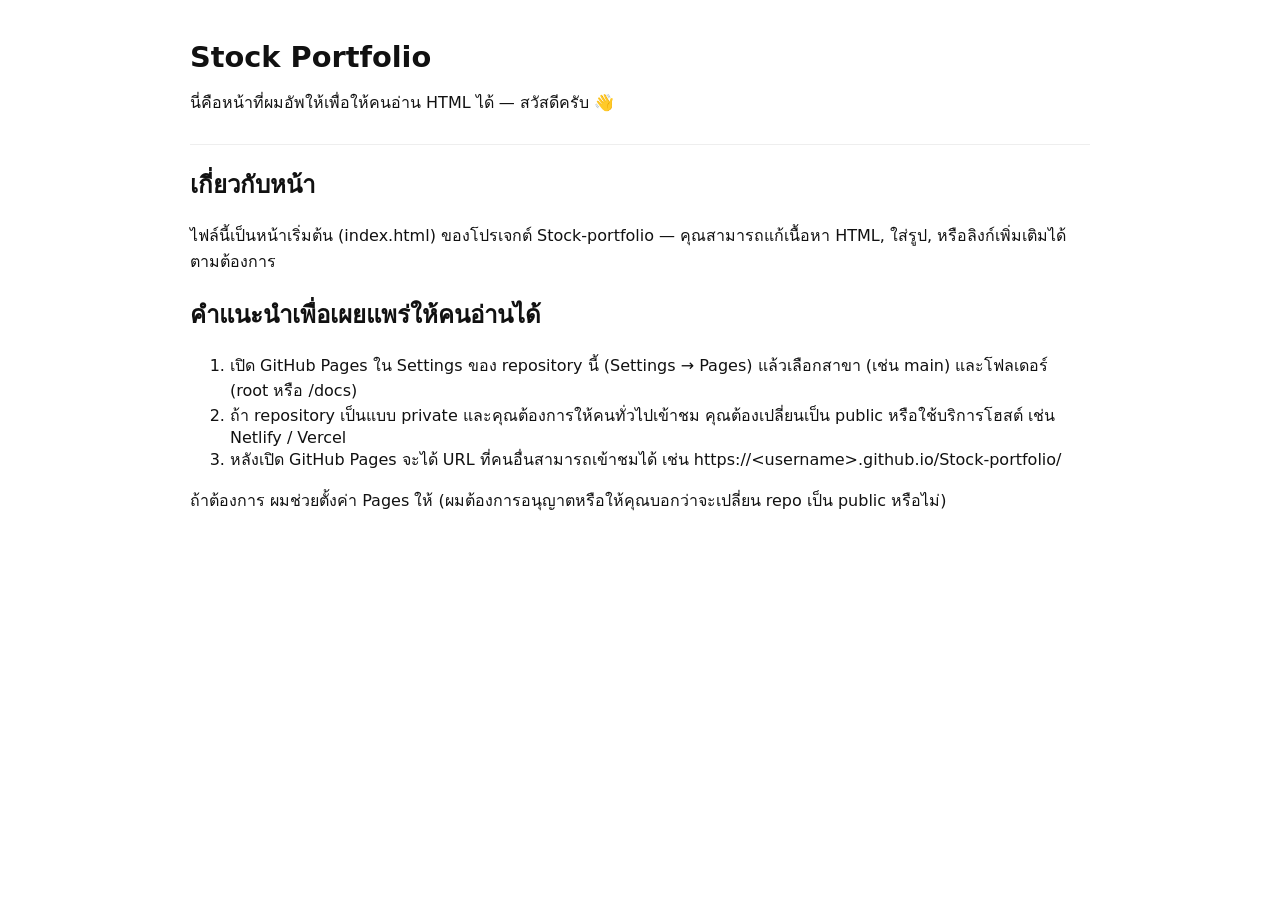
==== index.html @ 17cde24b "Add index.html for GitHub Pages" ====
<!doctype html>
<html lang="th">
  <head>
    <meta charset="utf-8">
    <meta name="viewport" content="width=device-width,initial-scale=1">
    <title>Stock Portfolio</title>
    <style>
      body{font-family:system-ui,-apple-system,Segoe UI,Roboto,Arial;max-width:900px;margin:40px auto;color:#111}
      header{border-bottom:1px solid #eee;padding-bottom:12px;margin-bottom:18px}
      h1{font-size:1.8rem;margin:0}
      p{line-height:1.6}
      pre{background:#f6f8fa;padding:12px;border-radius:6px;overflow:auto}
    </style>
  </head>
  <body>
    <header>
      <h1>Stock Portfolio</h1>
      <p>นี่คือหน้าที่ผมอัพให้เพื่อให้คนอ่าน HTML ได้ — สวัสดีครับ 👋</p>
    </header>

    <section>
      <h2>เกี่ยวกับหน้า</h2>
      <p>ไฟล์นี้เป็นหน้าเริ่มต้น (index.html) ของโปรเจกต์ Stock-portfolio — คุณสามารถแก้เนื้อหา HTML, ใส่รูป, หรือลิงก์เพิ่มเติมได้ตามต้องการ</p>
    </section>

    <section>
      <h2>คำแนะนำเพื่อเผยแพร่ให้คนอ่านได้</h2>
      <ol>
        <li>เปิด GitHub Pages ใน Settings ของ repository นี้ (Settings → Pages) แล้วเลือกสาขา (เช่น main) และโฟลเดอร์ (root หรือ /docs)</li>
        <li>ถ้า repository เป็นแบบ private และคุณต้องการให้คนทั่วไปเข้าชม คุณต้องเปลี่ยนเป็น public หรือใช้บริการโฮสต์ เช่น Netlify / Vercel</li>
        <li>หลังเปิด GitHub Pages จะได้ URL ที่คนอื่นสามารถเข้าชมได้ เช่น https://&lt;username&gt;.github.io/Stock-portfolio/</li>
      </ol>
    </section>

    <footer>
      <p>ถ้าต้องการ ผมช่วยตั้งค่า Pages ให้ (ผมต้องการอนุญาตหรือให้คุณบอกว่าจะเปลี่ยน repo เป็น public หรือไม่)</p>
    </footer>
  </body>
</html>
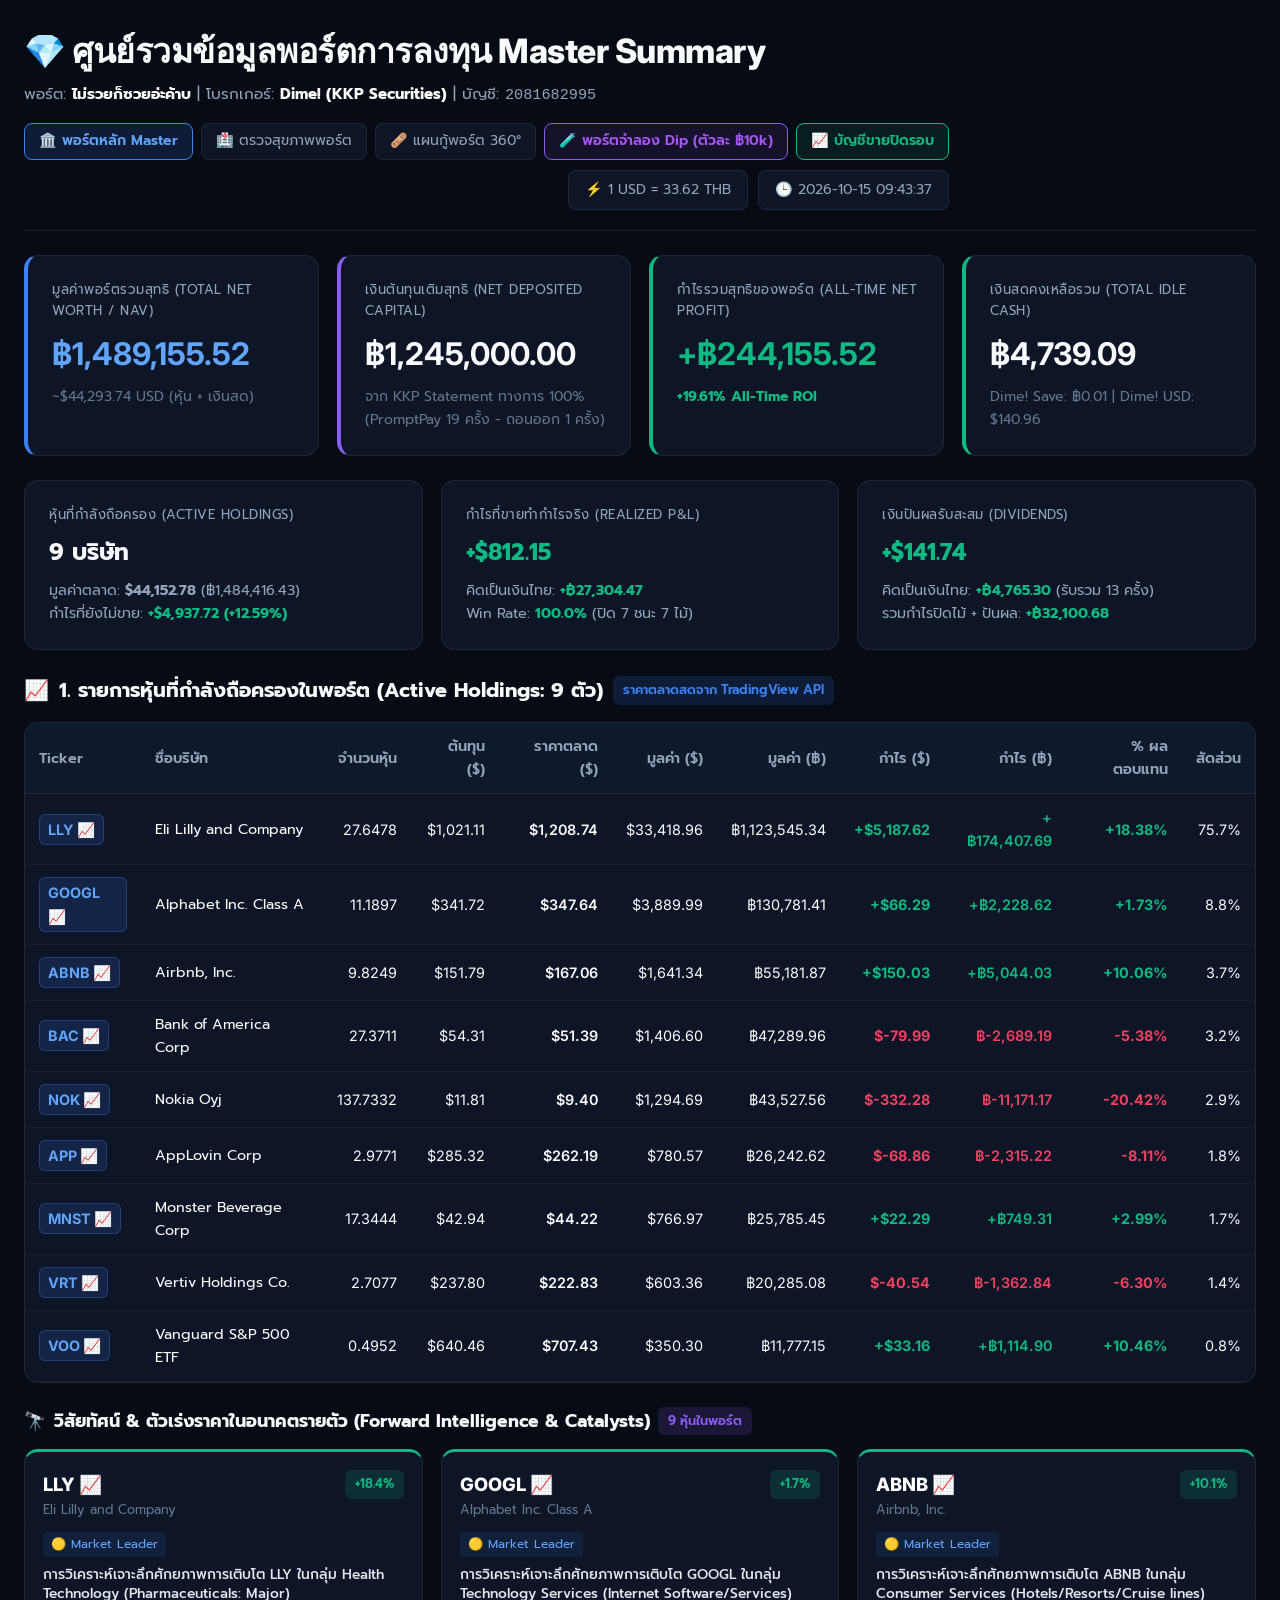
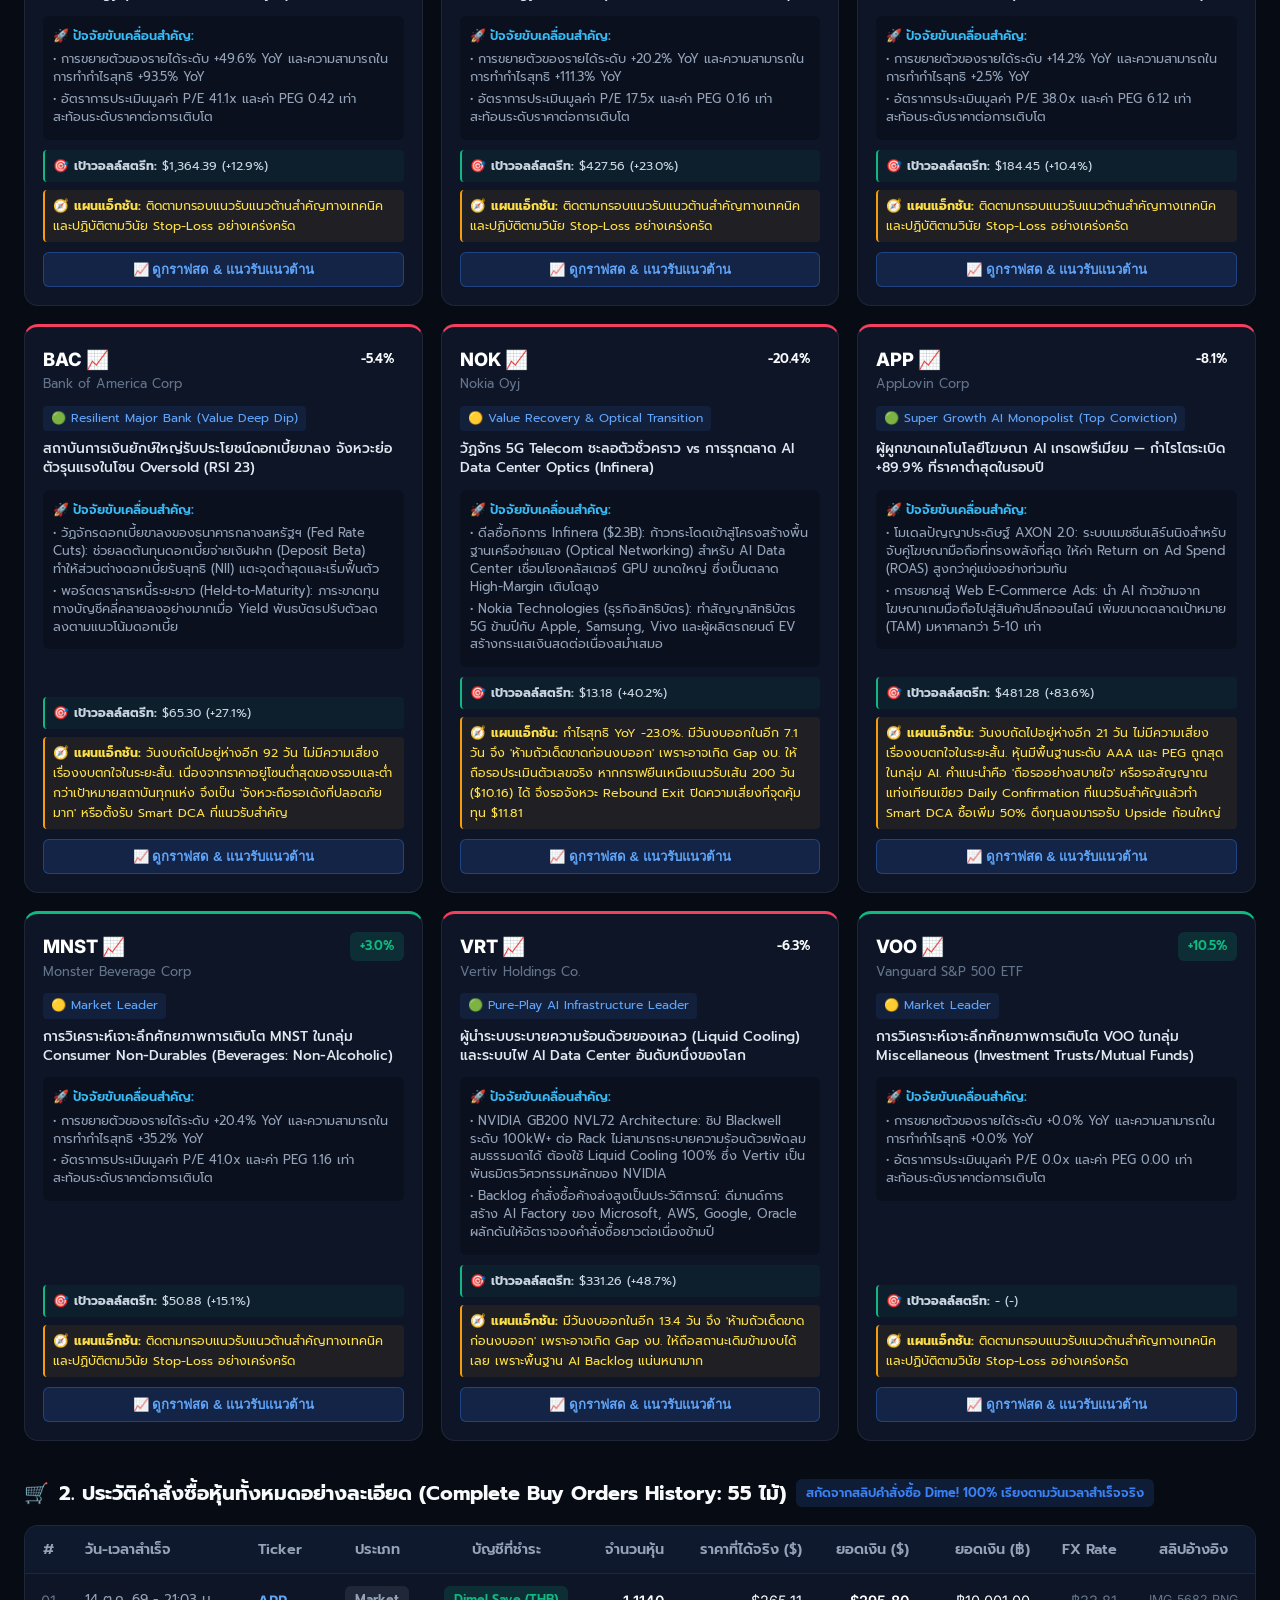
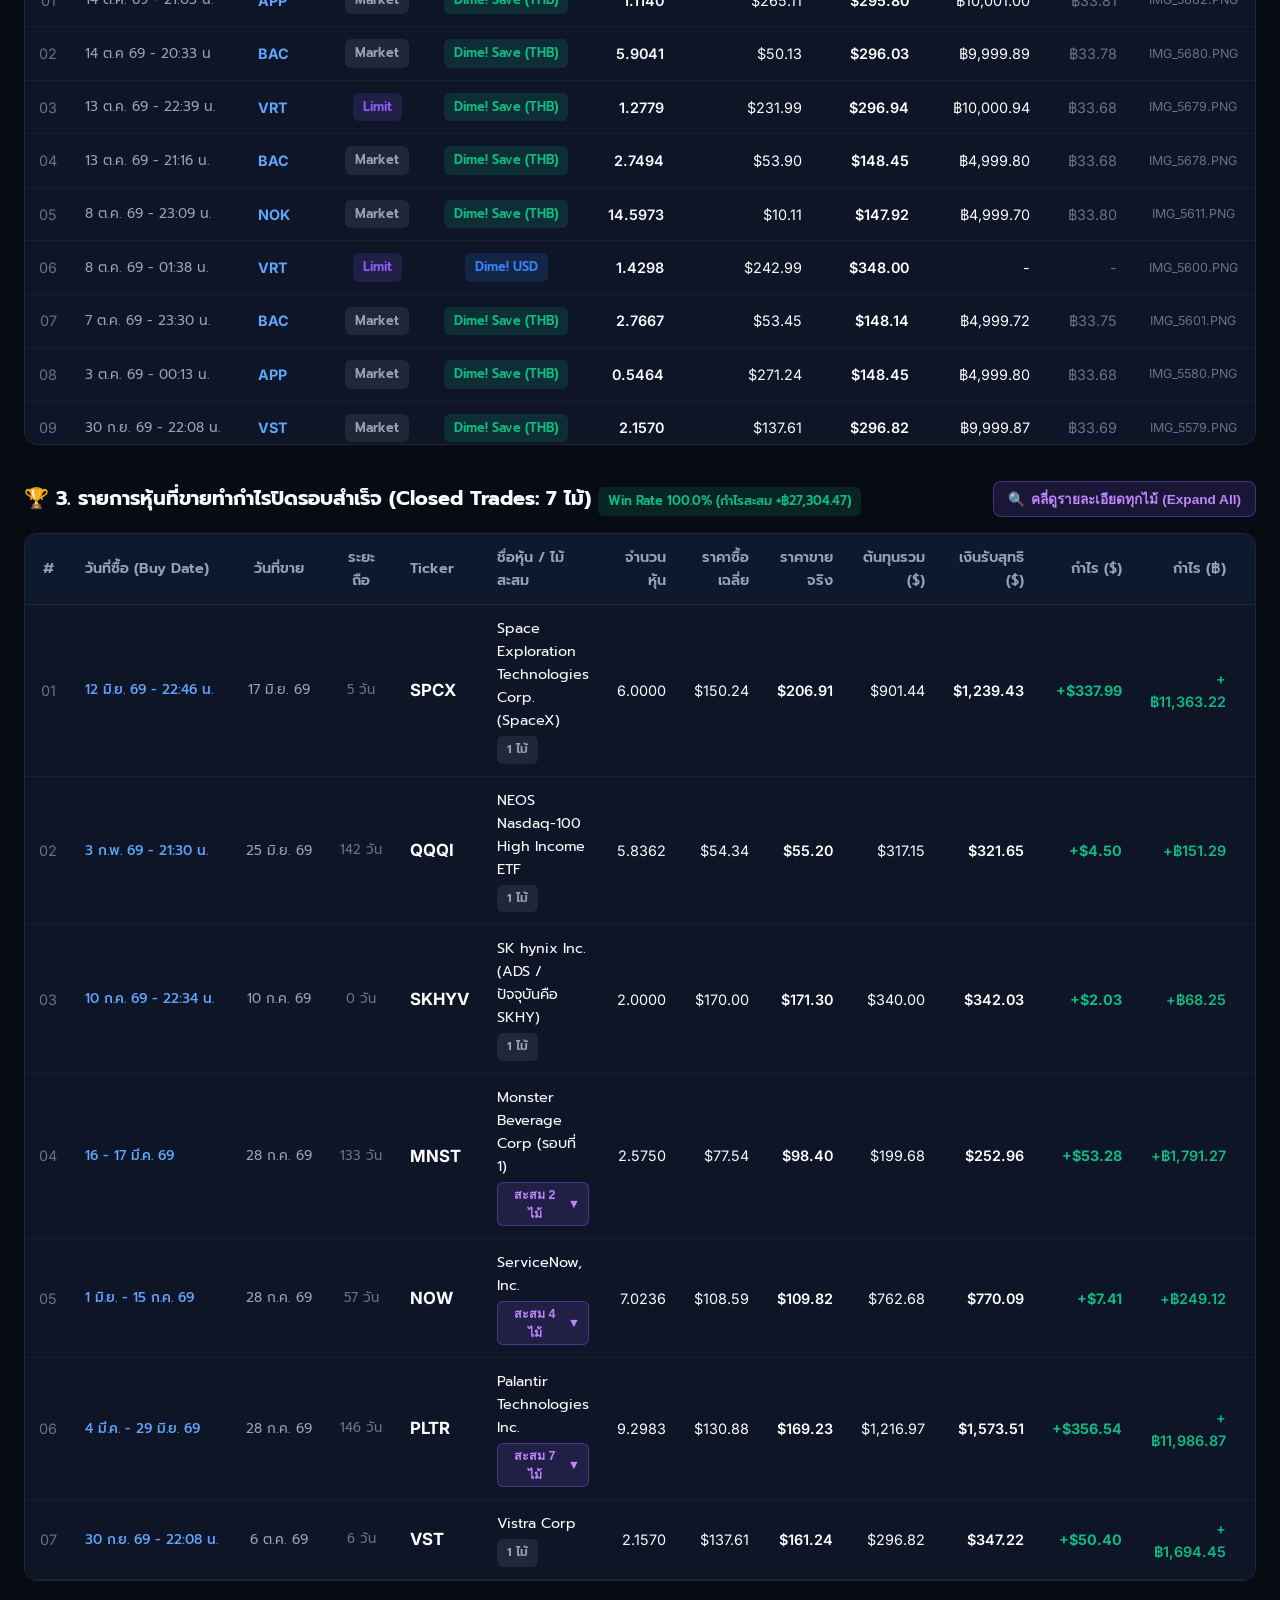
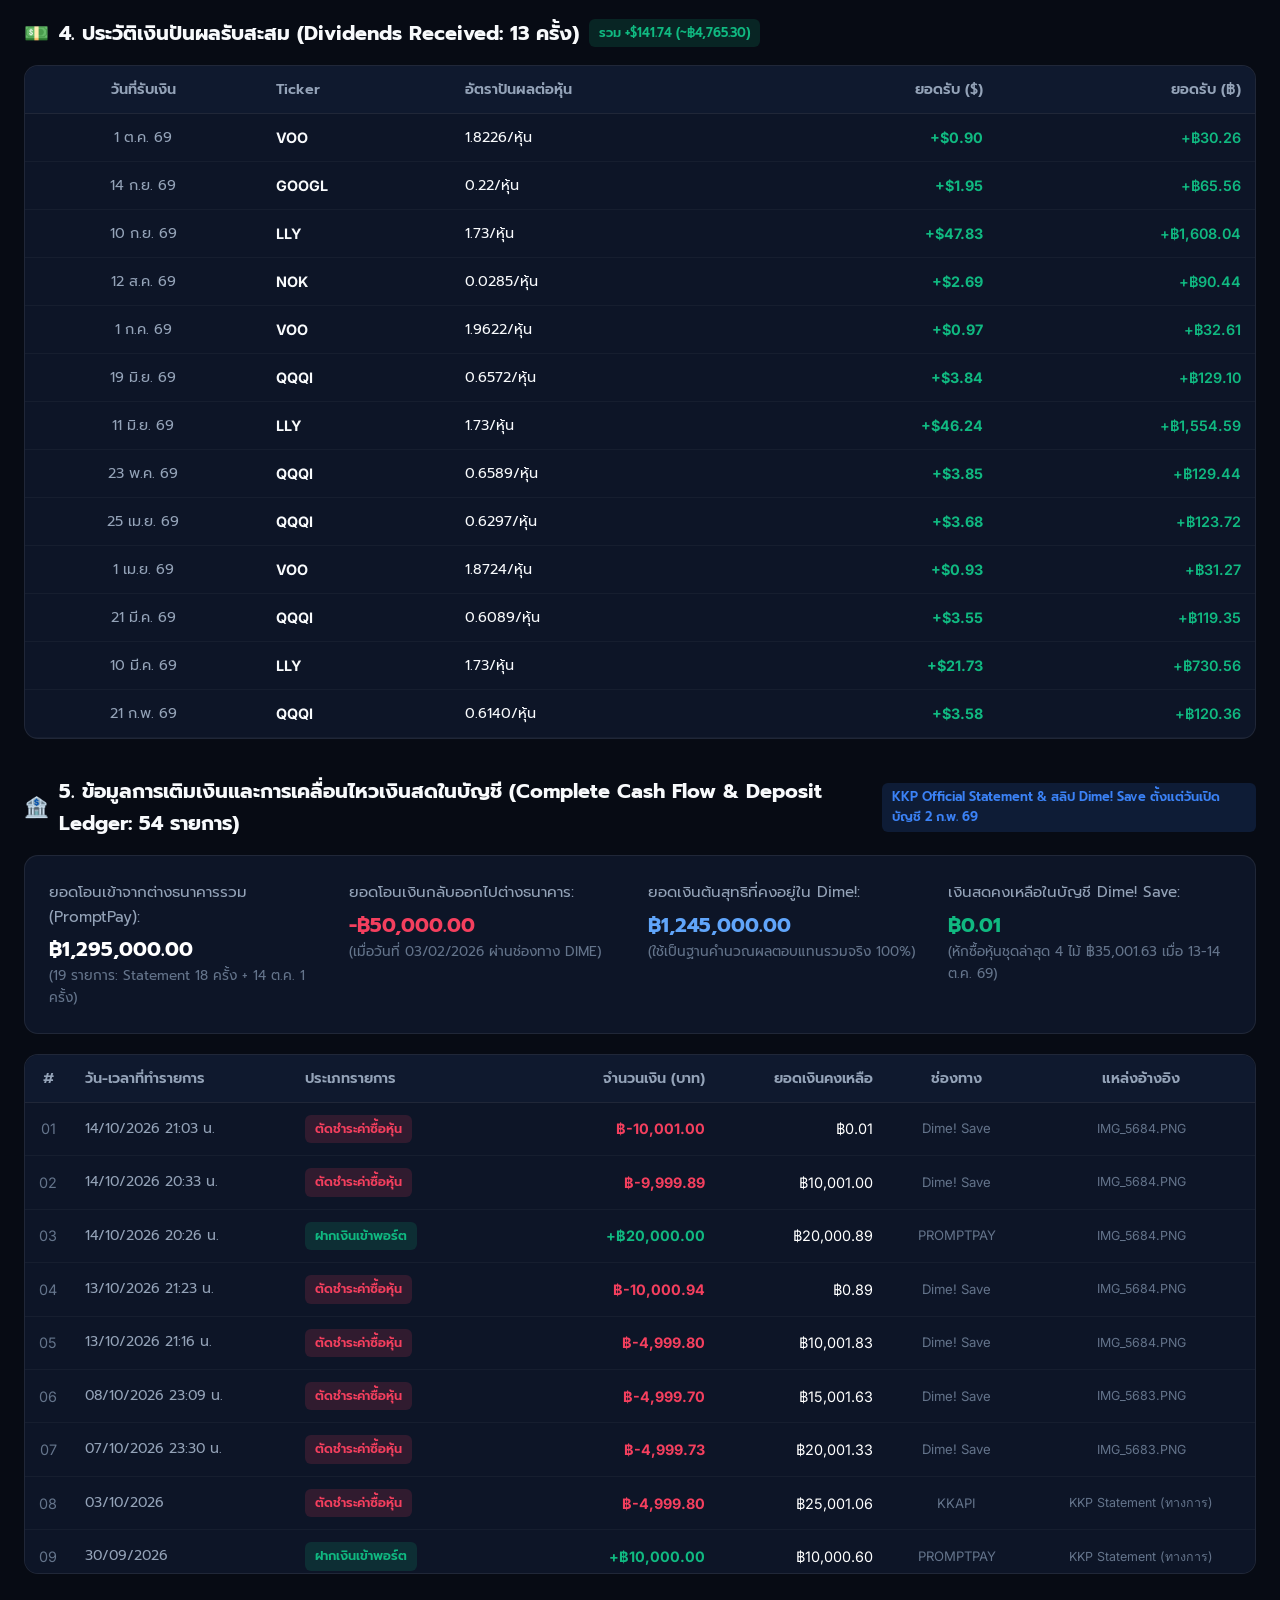
==== commit 7f8eb2a0: "fix: financial accounting bugs, XSS safety, ATR calculation, chart compaction, and test suite" ====
--- a/index.html
+++ b/index.html
@@ -1,39 +1,67 @@
-<!doctype html>
+<!DOCTYPE html>
 <html lang="th">
-  <head>
-    <meta charset="utf-8">
-    <meta name="viewport" content="width=device-width,initial-scale=1">
-    <title>Stock Portfolio</title>
+<head>
+    <meta charset="UTF-8">
+    <meta name="viewport" content="width=device-width, initial-scale=1.0">
+    <meta http-equiv="refresh" content="0; url=reports/portfolio_master.html">
+    <title>Stock Portfolio & Wealth Hub</title>
+    <script>
+        window.location.replace("reports/portfolio_master.html");
+    </script>
     <style>
-      body{font-family:system-ui,-apple-system,Segoe UI,Roboto,Arial;max-width:900px;margin:40px auto;color:#111}
-      header{border-bottom:1px solid #eee;padding-bottom:12px;margin-bottom:18px}
-      h1{font-size:1.8rem;margin:0}
-      p{line-height:1.6}
-      pre{background:#f6f8fa;padding:12px;border-radius:6px;overflow:auto}
+        body {
+            background-color: #060810;
+            color: #f8fafc;
+            font-family: -apple-system, BlinkMacSystemFont, "Segoe UI", Roboto, sans-serif;
+            display: flex;
+            align-items: center;
+            justify-content: center;
+            min-height: 100vh;
+            margin: 0;
+            padding: 20px;
+            box-sizing: border-box;
+        }
+        .portal-card {
+            background: #0d1222;
+            border: 1px solid rgba(255, 255, 255, 0.1);
+            border-radius: 16px;
+            padding: 32px;
+            max-width: 500px;
+            text-align: center;
+            box-shadow: 0 10px 40px rgba(0, 0, 0, 0.5);
+        }
+        h1 { font-size: 1.4rem; margin-bottom: 12px; color: #38bdf8; }
+        p { color: #94a3b8; font-size: 0.95rem; line-height: 1.5; margin-bottom: 24px; }
+        .links-grid { display: flex; flex-direction: column; gap: 10px; }
+        .hub-link {
+            display: block;
+            padding: 12px 18px;
+            background: rgba(56, 189, 248, 0.1);
+            border: 1px solid rgba(56, 189, 248, 0.3);
+            border-radius: 10px;
+            color: #38bdf8;
+            text-decoration: none;
+            font-weight: 600;
+            transition: all 0.2s;
+        }
+        .hub-link:hover {
+            background: #38bdf8;
+            color: #060810;
+        }
     </style>
-  </head>
-  <body>
-    <header>
-      <h1>Stock Portfolio</h1>
-      <p>นี่คือหน้าที่ผมอัพให้เพื่อให้คนอ่าน HTML ได้ — สวัสดีครับ 👋</p>
-    </header>
-
-    <section>
-      <h2>เกี่ยวกับหน้า</h2>
-      <p>ไฟล์นี้เป็นหน้าเริ่มต้น (index.html) ของโปรเจกต์ Stock-portfolio — คุณสามารถแก้เนื้อหา HTML, ใส่รูป, หรือลิงก์เพิ่มเติมได้ตามต้องการ</p>
-    </section>
-
-    <section>
-      <h2>คำแนะนำเพื่อเผยแพร่ให้คนอ่านได้</h2>
-      <ol>
-        <li>เปิด GitHub Pages ใน Settings ของ repository นี้ (Settings → Pages) แล้วเลือกสาขา (เช่น main) และโฟลเดอร์ (root หรือ /docs)</li>
-        <li>ถ้า repository เป็นแบบ private และคุณต้องการให้คนทั่วไปเข้าชม คุณต้องเปลี่ยนเป็น public หรือใช้บริการโฮสต์ เช่น Netlify / Vercel</li>
-        <li>หลังเปิด GitHub Pages จะได้ URL ที่คนอื่นสามารถเข้าชมได้ เช่น https://&lt;username&gt;.github.io/Stock-portfolio/</li>
-      </ol>
-    </section>
-
-    <footer>
-      <p>ถ้าต้องการ ผมช่วยตั้งค่า Pages ให้ (ผมต้องการอนุญาตหรือให้คุณบอกว่าจะเปลี่ยน repo เป็น public หรือไม่)</p>
-    </footer>
-  </body>
+</head>
+<body>
+    <div class="portal-card">
+        <h1>🚀 กำลังเข้าสู่ระบบ Stock Portfolio Hub...</h1>
+        <p>หากเบราว์เซอร์ไม่เปลี่ยนหน้าให้อัตโนมัติ สามารถเลือกลิงก์รายงานด้านล่างได้ทันที:</p>
+        <div class="links-grid">
+            <a class="hub-link" href="reports/portfolio_master.html">🏛️ Master Wealth Dashboard</a>
+            <a class="hub-link" href="reports/stock_chart.html">📈 Technical Chart & AI Decisions</a>
+            <a class="hub-link" href="reports/portfolio_review.html">🏥 Health Review</a>
+            <a class="hub-link" href="reports/portfolio_recovery.html">🩹 Recovery Strategy</a>
+            <a class="hub-link" href="reports/portfolio_dip_sim.html">🧪 Dip Buying Simulation</a>
+            <a class="hub-link" href="reports/trades_ledger.html">📊 Trades Ledger</a>
+        </div>
+    </div>
+</body>
 </html>
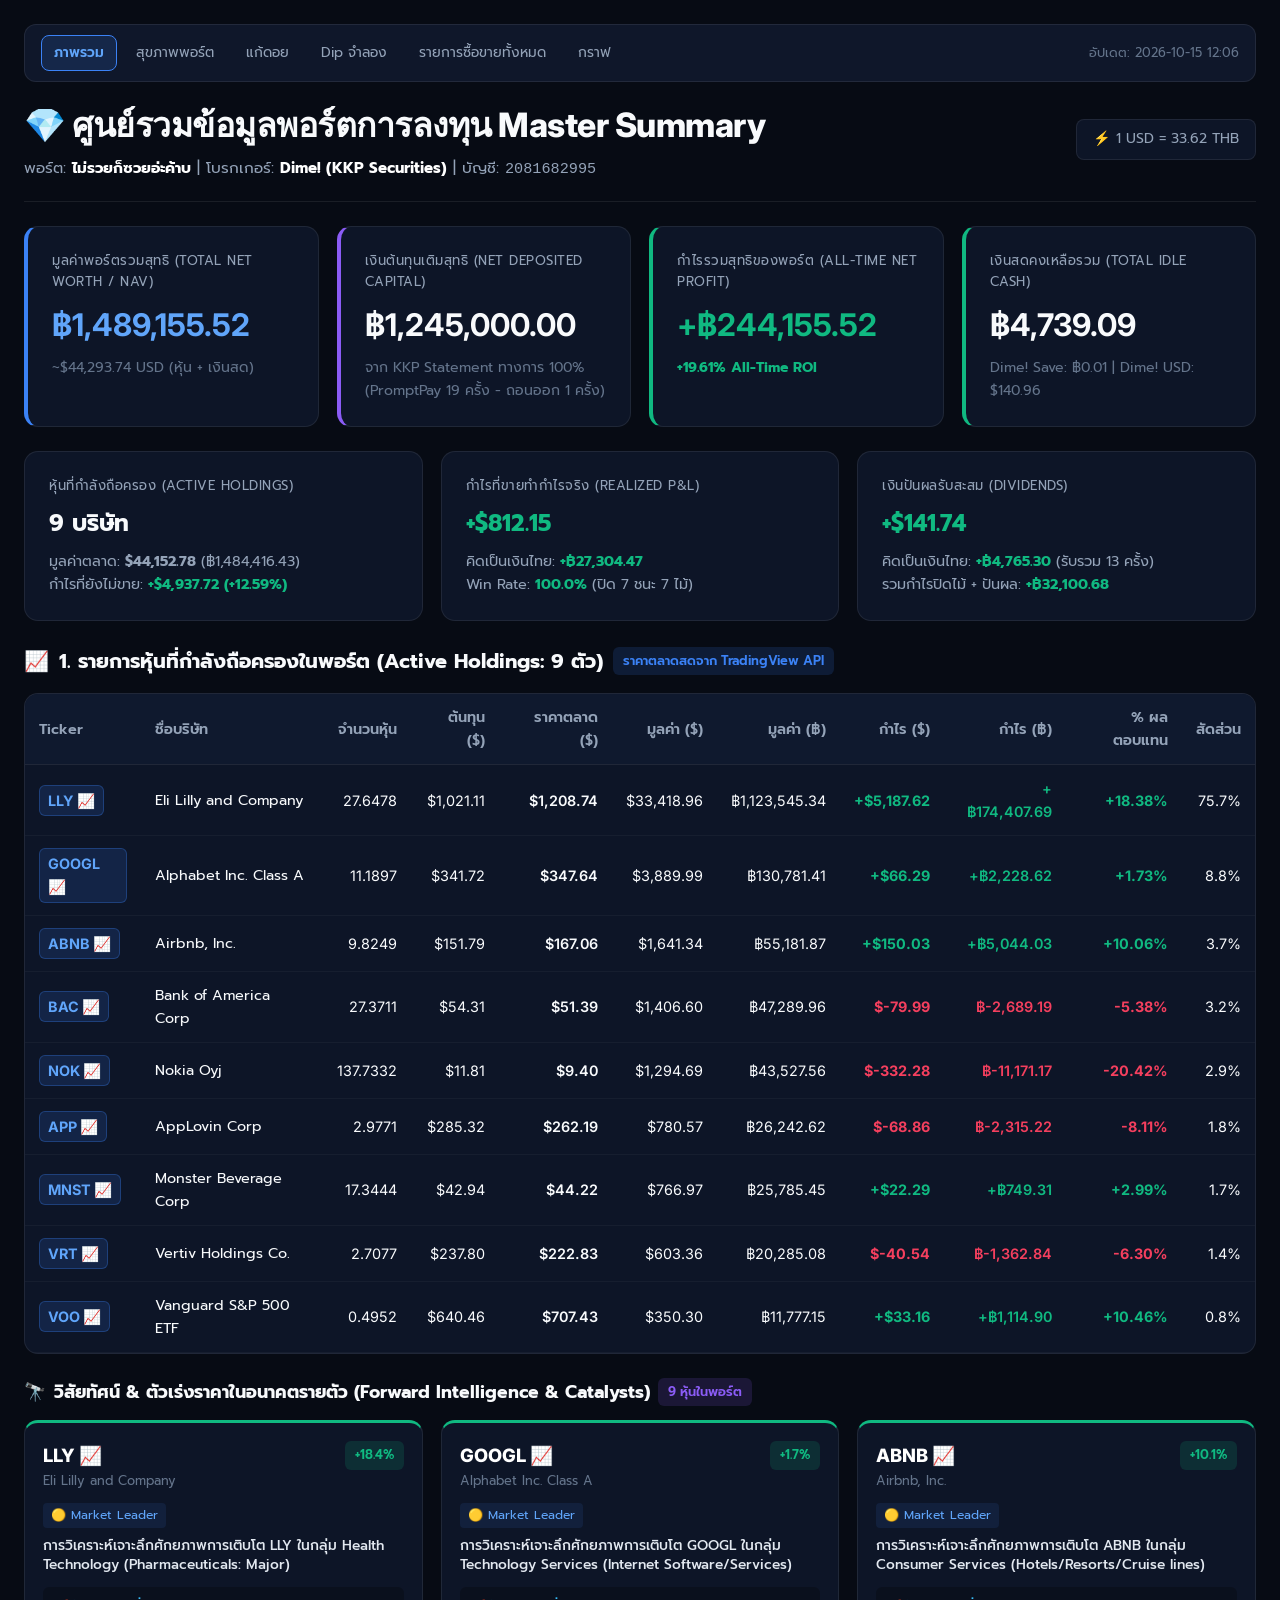
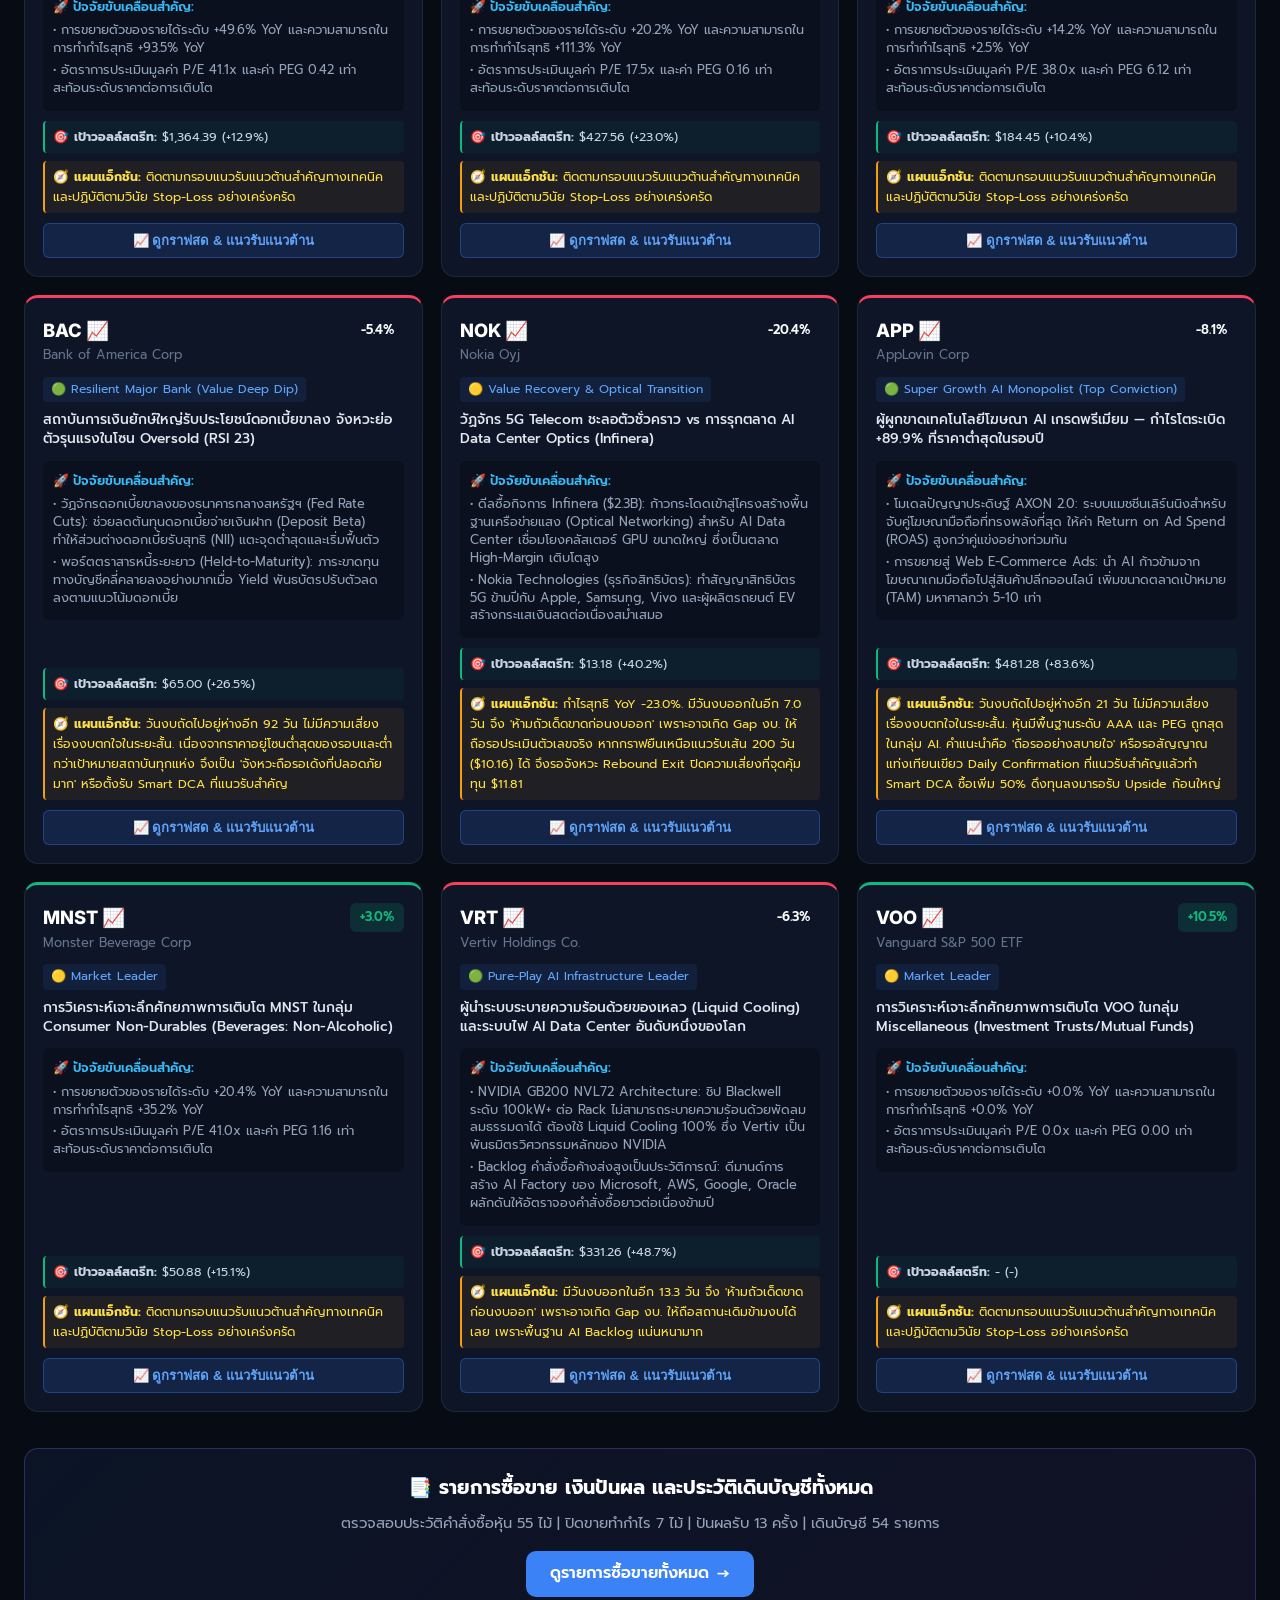
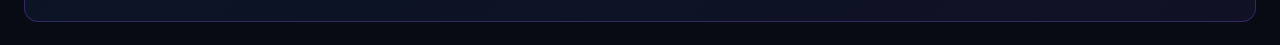
==== commit 653de08e: "feat: convert screenshots to webp and separate complete trades ledger" ====
--- a/index.html
+++ b/index.html
@@ -60,7 +60,7 @@
             <a class="hub-link" href="reports/portfolio_review.html">🏥 Health Review</a>
             <a class="hub-link" href="reports/portfolio_recovery.html">🩹 Recovery Strategy</a>
             <a class="hub-link" href="reports/portfolio_dip_sim.html">🧪 Dip Buying Simulation</a>
-            <a class="hub-link" href="reports/trades_ledger.html">📊 Trades Ledger</a>
+            <a class="hub-link" href="reports/trades_ledger.html">📑 รายการซื้อขายทั้งหมด (Complete Ledger)</a>
         </div>
     </div>
 </body>
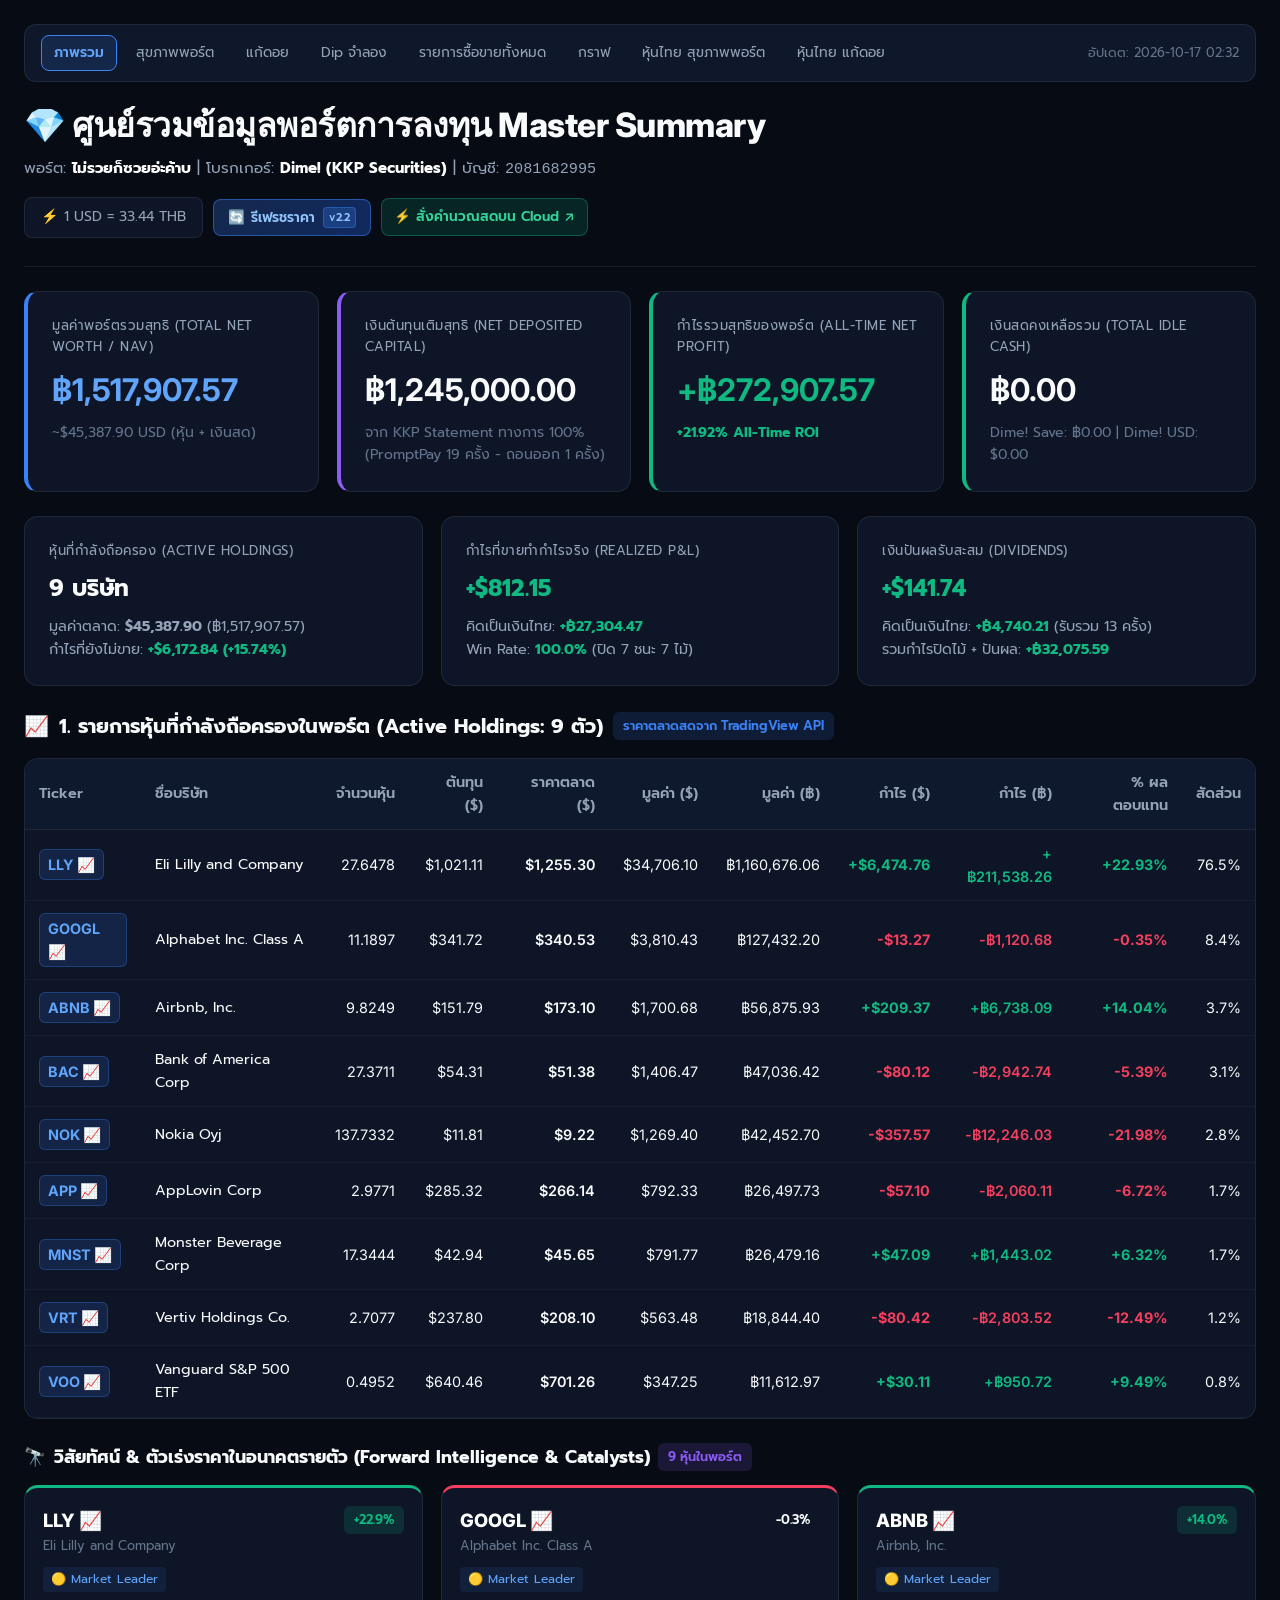
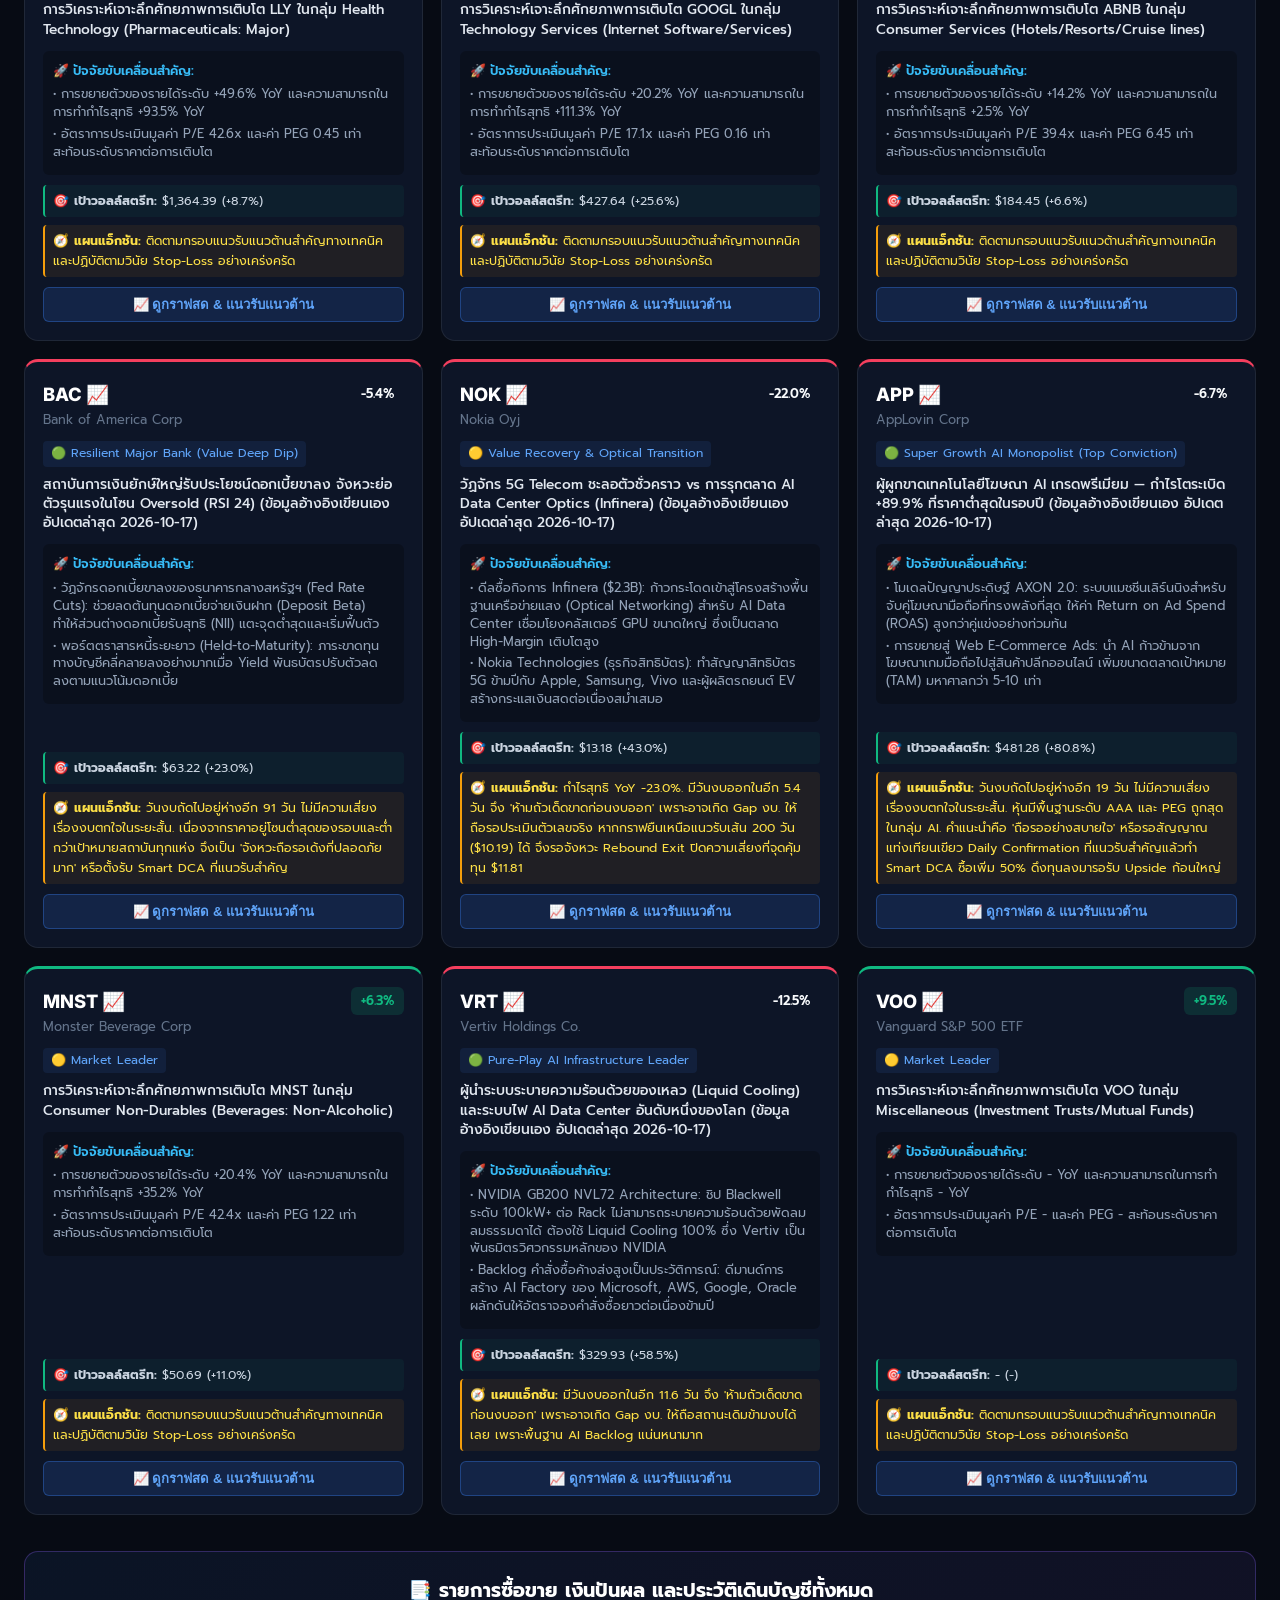
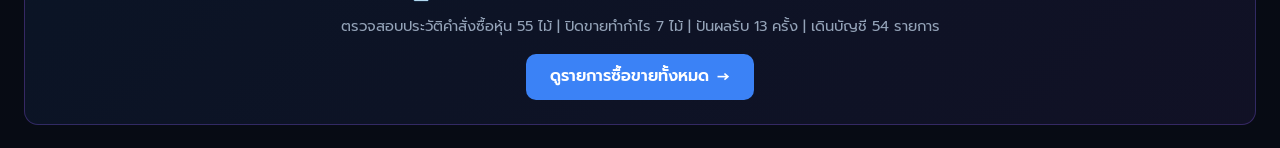
==== commit dcfb12ac: "fix: correct THB money math, report formatting, data pipeline and CI Money: - per-holding THB P&L us" ====
--- a/index.html
+++ b/index.html
@@ -61,6 +61,8 @@
             <a class="hub-link" href="reports/portfolio_recovery.html">🩹 Recovery Strategy</a>
             <a class="hub-link" href="reports/portfolio_dip_sim.html">🧪 Dip Buying Simulation</a>
             <a class="hub-link" href="reports/trades_ledger.html">📑 รายการซื้อขายทั้งหมด (Complete Ledger)</a>
+            <a class="hub-link" href="reports/portfolio_set_review.html">🇹🇭 หุ้นไทย สุขภาพพอร์ต (SET Review)</a>
+            <a class="hub-link" href="reports/portfolio_set_recovery.html">🇹🇭 หุ้นไทย แก้ดอย (SET Recovery)</a>
         </div>
     </div>
 </body>
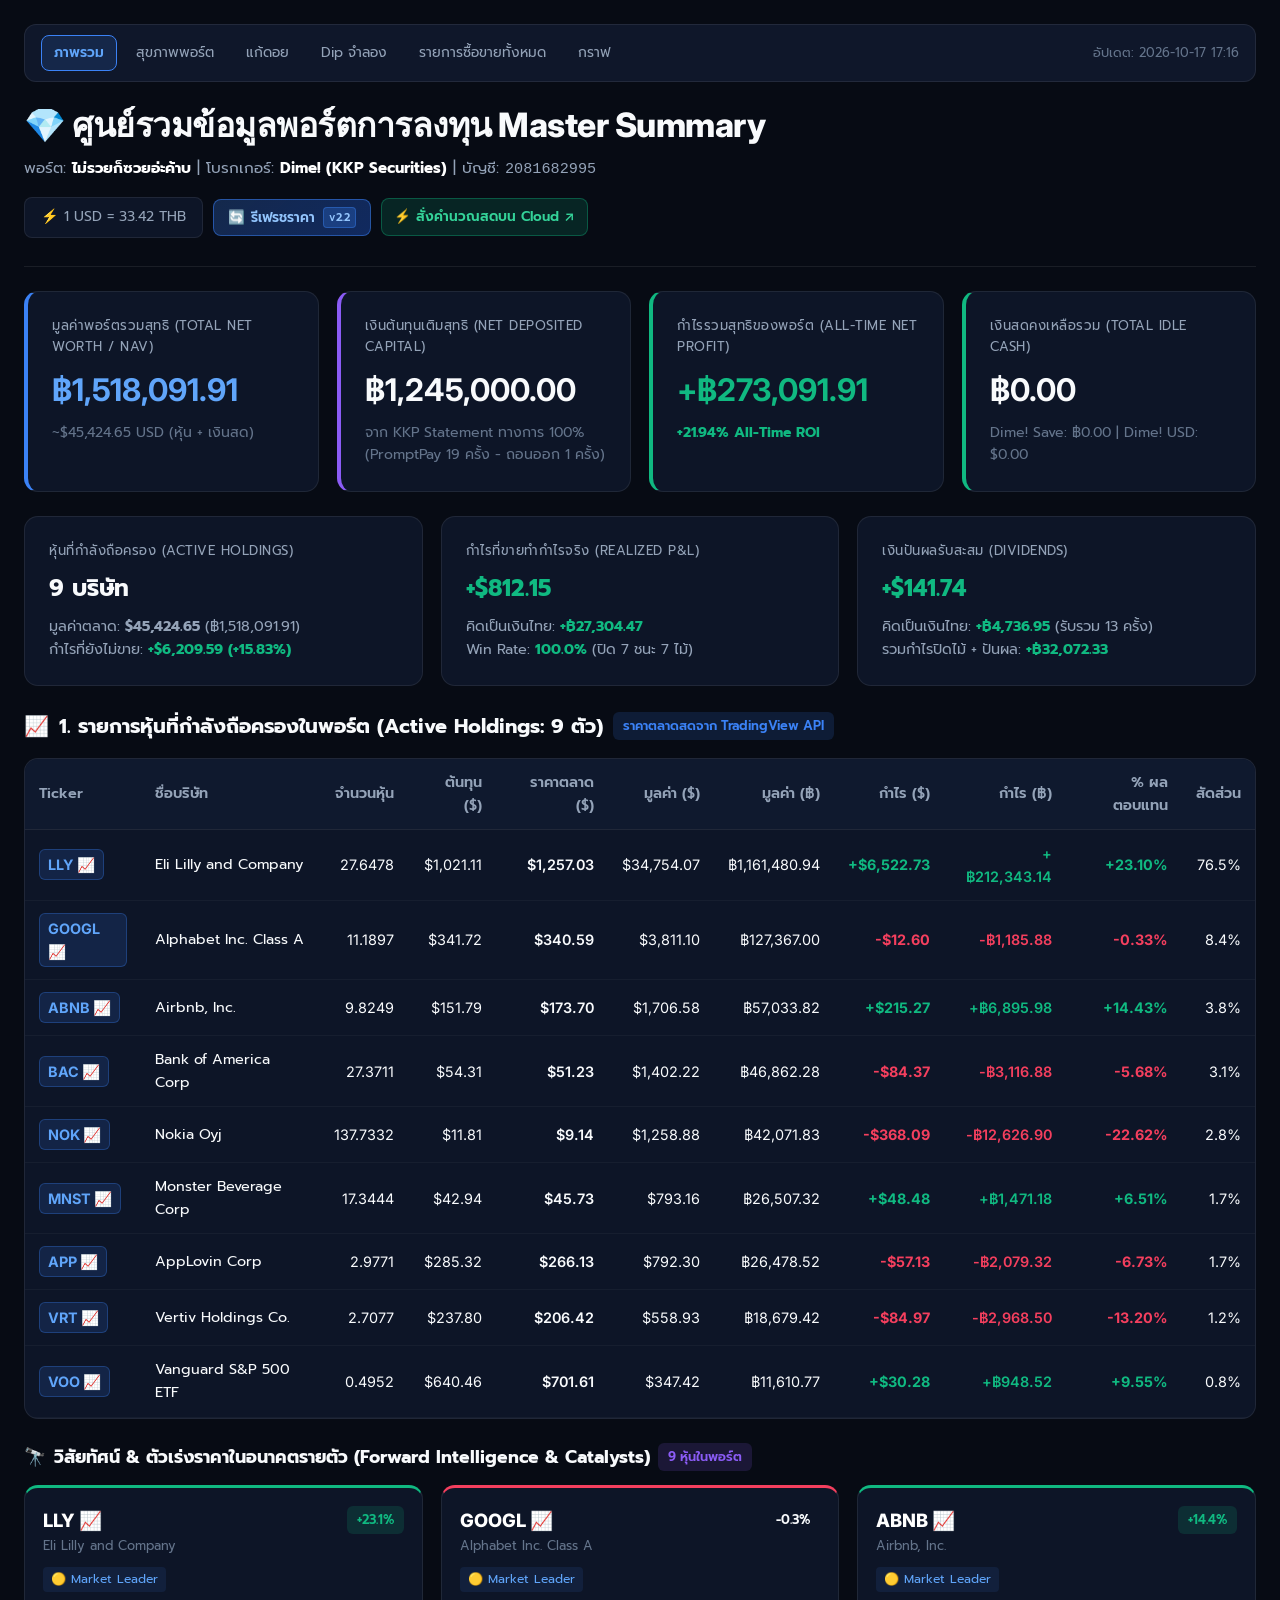
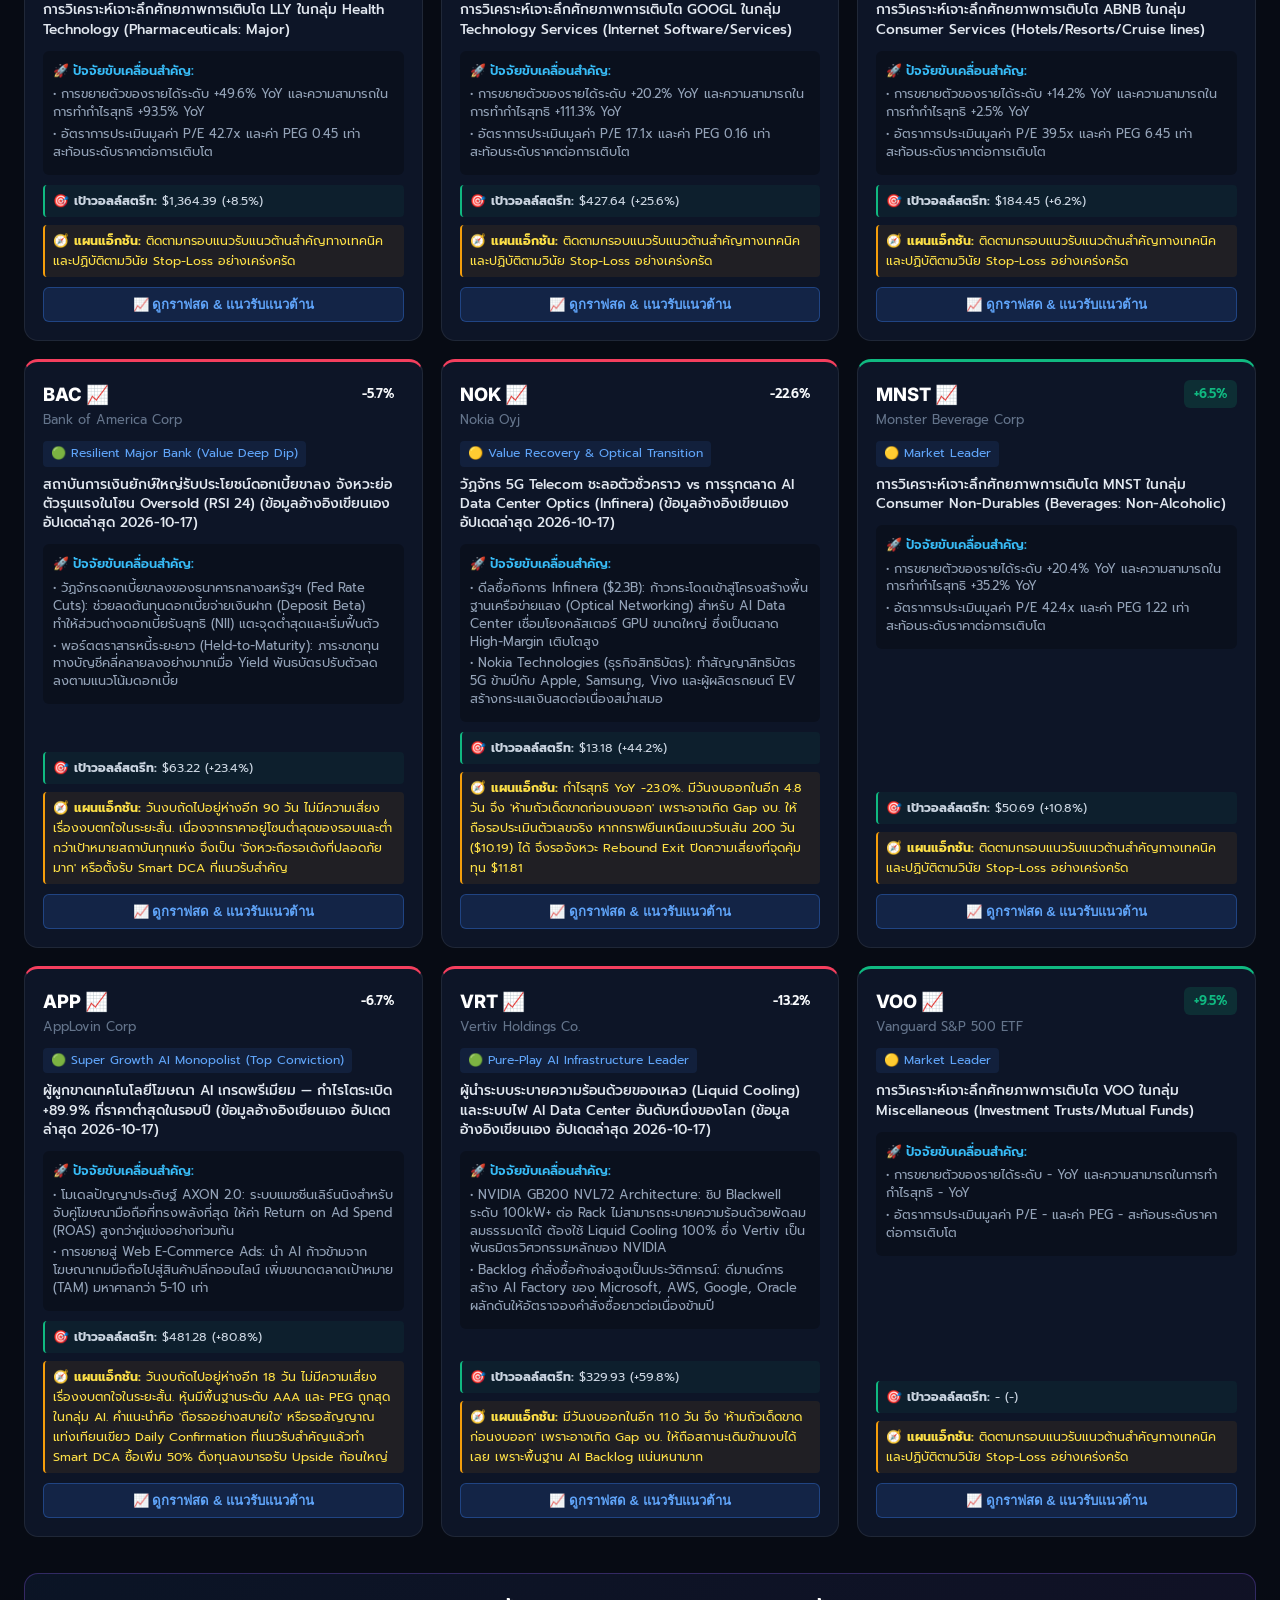
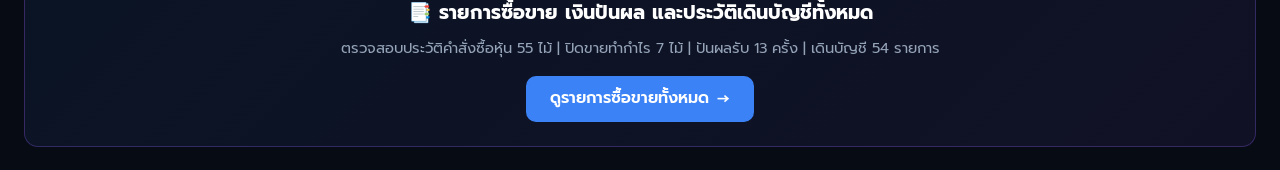
==== commit d0ef31f4: "feat: remove Thai tabs, update dip simulation, fix triangle pattern, add AI news reasoning, and adju" ====
--- a/index.html
+++ b/index.html
@@ -61,8 +61,6 @@
             <a class="hub-link" href="reports/portfolio_recovery.html">🩹 Recovery Strategy</a>
             <a class="hub-link" href="reports/portfolio_dip_sim.html">🧪 Dip Buying Simulation</a>
             <a class="hub-link" href="reports/trades_ledger.html">📑 รายการซื้อขายทั้งหมด (Complete Ledger)</a>
-            <a class="hub-link" href="reports/portfolio_set_review.html">🇹🇭 หุ้นไทย สุขภาพพอร์ต (SET Review)</a>
-            <a class="hub-link" href="reports/portfolio_set_recovery.html">🇹🇭 หุ้นไทย แก้ดอย (SET Recovery)</a>
         </div>
     </div>
 </body>
